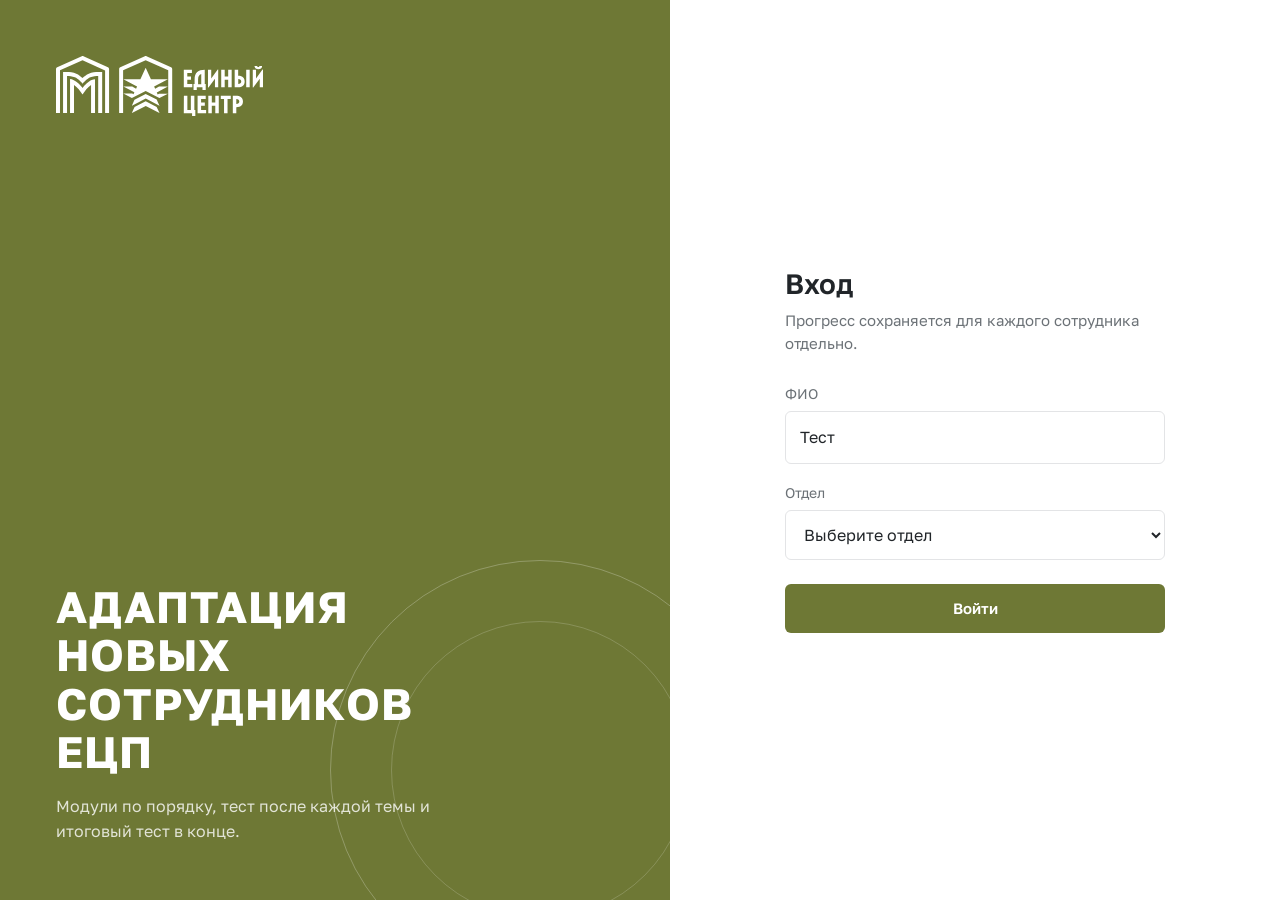
==== adaptation/index.html @ 872d6153 "Платформа ЕЦП: главная, настройки и три сервиса Co-Authored-By: Claude Opus 5.5 <noreply@anthropic.c" ====
<!doctype html>
<html lang="ru">
<head>
<meta charset="utf-8">
<meta name="viewport" content="width=device-width, initial-scale=1">
<title>Адаптация ЕЦП</title>
<link rel="preconnect" href="https://fonts.googleapis.com">
<link href="https://fonts.googleapis.com/css2?family=Golos+Text:wght@400;500;600;700&display=swap" rel="stylesheet">
<style>
:root{
  --olive:#6E7835;
  --olive-dark:#5A632B;
  --olive-light:#AFBD80;
  --olive-tint:#EEF1E3;
  --red:#C82E3E;
  --pink:#BB697B;
  --ink:#212529;
  --muted:#6C7277;
  --line:#E3E4E6;
  --band:#F5F5F5;
  --bg:#FFFFFF;
  --ok:#3E8E5A;
}
*{box-sizing:border-box}
html,body{margin:0}
body{background:var(--bg);color:var(--ink);font:16px/1.55 "Golos Text",system-ui,sans-serif;-webkit-font-smoothing:antialiased}
button{font:inherit;cursor:pointer}
a{color:inherit}
.wrap{max-width:1180px;margin:0 auto;padding:0 32px}

/* шапка */
.top{background:var(--olive);color:#fff}
.top .wrap{display:flex;align-items:center;justify-content:space-between;height:52px;gap:16px}
.top .wrap{max-width:none;padding:0 20px;gap:24px}
.top{position:relative;box-shadow:0 5px 20px rgba(31,54,22,.18)}
.top .brand{gap:16px}
.pbar-account{display:flex;align-items:center;gap:22px;flex:none}
.pbar-user{line-height:1.2;color:#fff;text-decoration:none}
.pbar-user strong{display:block;font-size:15px;font-weight:600}
.pbar-user span{font-size:13px;opacity:.8}
.pbar-icons{display:flex;align-items:center;gap:6px}
.pbar-icons button,.pbar-icons a{width:34px;height:34px;padding:0;display:grid;place-items:center;color:#fff;background:transparent;border:0;border-radius:6px;cursor:pointer}
.pbar-icons button:hover,.pbar-icons a:hover{background:rgba(255,255,255,.14)}
.pbar-icons svg{width:18px;height:18px;fill:none;stroke:currentColor;stroke-width:1.8;stroke-linecap:round;stroke-linejoin:round}
@media (max-width:820px){.top .wrap{padding:0 14px}.pbar-user{display:none}}
.top .brand .logo{height:32px}
.top .pbar-service{padding-left:16px;border-left:1px solid rgba(255,255,255,.35);color:#fff;text-decoration:none;font-size:16px;font-weight:600;line-height:1.2;white-space:nowrap}
.brand{display:flex;align-items:center;gap:12px;text-decoration:none}
.brand-mark{width:34px;height:34px;border:1.5px solid rgba(255,255,255,.8);border-radius:6px;display:grid;place-items:center;font-weight:700;font-size:13px;letter-spacing:.04em}
.brand b{display:block;font-size:15px;letter-spacing:.08em;text-transform:uppercase;font-weight:600}
.brand small{display:block;font-size:11px;opacity:.75;letter-spacing:.02em;line-height:1.2}
.user{display:flex;align-items:center;gap:12px;font-size:14px;text-align:right;color:#fff;text-decoration:none;background:none;border:0;padding:4px;cursor:pointer;font:inherit;font-size:14px}
.umenu{position:relative}
.dropdown{display:none;position:absolute;right:0;top:calc(100% + 8px);width:280px;background:#fff;color:var(--ink);border:1px solid var(--line);border-radius:6px;box-shadow:0 12px 32px rgba(33,37,41,.14);padding:8px 0;z-index:20;text-align:left}
.umenu.open .dropdown{display:block}
.dd-head{display:flex;gap:12px;align-items:center;padding:12px 18px 14px;border-bottom:1px solid var(--line);margin-bottom:6px}
.dd-head b{display:block;font-weight:600;font-size:15px}
.dd-head small{display:block;color:var(--muted);font-size:13px}
.dropdown a,.dropdown button{display:block;width:100%;text-align:left;padding:10px 18px;color:var(--ink);text-decoration:none;background:none;border:0;font:inherit;font-size:15px;cursor:pointer}
.dropdown a:hover,.dropdown button:hover{background:var(--olive-tint)}
.avatar{overflow:hidden}
.avatar img{width:100%;height:100%;object-fit:cover;display:block}
.avatar-dd{background:var(--olive)!important;color:#fff;width:42px;height:42px}
.avatar-xl{width:120px!important;height:120px!important;font-size:38px!important;background:var(--olive-light)!important;color:#fff}
.profile2{grid-template-columns:240px 1fr!important}
.pside{display:flex;flex-direction:column;align-items:center;text-align:center;gap:8px}
.pname{font-size:18px;font-weight:600;margin-top:8px}
.pmeta{color:var(--muted);font-size:14px}
.pside .btn{margin-top:10px;text-decoration:none}
.stats{display:grid;grid-template-columns:repeat(3,1fr);gap:16px;margin-bottom:24px}
.stat{border:1px solid var(--line);padding:22px 16px;text-align:center}
.stat b{display:block;font-size:30px;font-weight:500;color:var(--ink)}
.stat span{display:block;color:var(--muted);font-size:13.5px;margin-top:6px}
.settings{grid-template-columns:minmax(0,720px)!important}
.shead{display:flex;justify-content:space-between;align-items:center;gap:12px;margin-bottom:12px}
.shead h2{margin:0}
.slink{background:none;border:0;padding:0;font:inherit;font-size:15px;color:var(--olive);font-weight:600;cursor:pointer}
.slink:hover{text-decoration:underline;text-underline-offset:3px}
.slink.danger{color:var(--red)}
.srow{display:flex;justify-content:space-between;gap:16px;padding:12px 0;border-top:1px solid var(--line);align-items:center}
.slabel{color:var(--muted)}
.sempty{color:var(--muted)}
.sphoto{display:flex;gap:24px;align-items:center}
.upload{display:flex;flex-direction:column;align-items:center;gap:6px;cursor:pointer;color:var(--olive);font-size:14px;font-weight:600;margin:0}
.pabout{color:var(--muted);margin:4px 0 8px}
.sform label{margin-top:4px}
.sform textarea{width:100%;font:inherit;padding:13px 14px;border:1.5px solid var(--line);border-radius:6px;margin-bottom:18px;resize:vertical}
.sform .pform-act{display:flex;gap:12px}
.user:hover .linkbtn{opacity:1}
.crumbs a{color:inherit}
.pcard{border:1px solid var(--line);padding:26px 28px;margin-bottom:24px;background:#fff}
.pcard h2{font-size:20px;margin:0 0 20px}
.pform{display:grid;grid-template-columns:1fr 1fr;gap:4px 20px}
.pform input,.pform select{margin-bottom:14px}
.pform-act{grid-column:1/-1;display:flex;align-items:center;gap:16px}
.saved{color:var(--ok);font-size:14px;font-weight:500}
.rtable{width:100%;border-collapse:collapse;font-size:15px}
.rtable th{text-align:left;font-size:12px;letter-spacing:.06em;text-transform:uppercase;color:var(--muted);font-weight:500;padding:0 10px 10px 0;border-bottom:1px solid var(--line)}
.rtable td{padding:12px 10px 12px 0;border-bottom:1px solid var(--line);vertical-align:top}
.rtable tr.grp td{background:var(--olive-tint);font-weight:500;padding:10px 12px}
.rtable td.ok{color:var(--ok);white-space:nowrap}
.rtable td.no{color:var(--muted);white-space:nowrap}
.rtable td.bad{color:var(--red);white-space:nowrap}
.rtable td.dt{color:var(--muted);white-space:nowrap;font-size:14px}
.btn.wide{width:100%;margin-top:10px}
.tab{cursor:default}
button.tab{cursor:pointer}
a.tab{text-decoration:none;cursor:pointer}
.user small{display:block;opacity:.7;font-size:12px}
.avatar{width:36px;height:36px;border-radius:50%;background:rgba(255,255,255,.18);display:grid;place-items:center;font-weight:600;font-size:14px;flex:none}
.linkbtn{background:none;border:0;color:inherit;opacity:.75;font-size:13px;padding:0;text-decoration:underline;text-underline-offset:3px}
.linkbtn:hover{opacity:1}

/* полоса с названием */
.band{background:var(--band);border-bottom:1px solid var(--line)}
.band .wrap{padding-top:28px}
.crumbs{font-size:14px;color:var(--muted);margin-bottom:10px}
.titlerow{display:flex;align-items:center;justify-content:space-between;gap:24px;flex-wrap:wrap}
h1{font-size:28px;line-height:1.15;font-weight:700;margin:0;letter-spacing:-.01em}
.btn{background:var(--olive);color:#fff;border:0;border-radius:6px;padding:13px 30px;font-weight:600;font-size:15px;transition:background .15s}
.btn:hover{background:var(--olive-dark)}
.btn:disabled{background:#C9CCC0;cursor:not-allowed}
.btn.ghost{background:transparent;color:var(--olive);box-shadow:inset 0 0 0 1.5px var(--olive)}
.btn.ghost:hover{background:var(--olive-tint)}
.tabs{display:flex;gap:36px;margin-top:26px}
.tab{background:none;border:0;padding:0 0 14px;font-size:17px;color:var(--muted);border-bottom:3px solid transparent}
.tab.on{color:var(--ink);border-color:var(--ink)}

/* главная */
.main{display:grid;grid-template-columns:1fr 340px;gap:56px;padding:44px 32px 80px;max-width:1180px;margin:0 auto}
h2{font-size:20px;line-height:1.2;font-weight:600;margin:0 0 18px}
.bar{display:flex;align-items:center;gap:20px}
.track{flex:1;height:14px;background:#E6E8E1;border-radius:3px;overflow:hidden}
.fill{height:100%;background:var(--olive);transition:width .4s}
.pct{font-size:38px;font-weight:500;min-width:96px;text-align:right}
.counters{display:flex;gap:40px;margin:26px 0 52px;flex-wrap:wrap}
.counter{display:flex;align-items:center;gap:14px}
.ring{--p:0;width:58px;height:58px;border-radius:50%;background:conic-gradient(var(--olive) calc(var(--p)*1%),#E6E8E1 0);display:grid;place-items:center}
.ring::after{content:"";width:50px;height:50px;border-radius:50%;background:#fff;grid-area:1/1}
.ring svg{grid-area:1/1;z-index:1;width:22px;height:22px;color:var(--olive)}
.counter small{display:block;color:var(--muted);font-size:14px}
.counter b{font-weight:500;font-size:20px}
.sub{font-size:26px;color:var(--muted);font-weight:500;margin:0 0 22px}

.mod{border:1px solid var(--line);margin-bottom:24px;background:#fff}
.mod-h{background:var(--olive-tint);padding:18px 26px;font-weight:500;display:flex;justify-content:space-between;gap:12px;align-items:center;width:100%;border:0;text-align:left;color:var(--ink);font-size:16px}
button.mod-h{cursor:pointer}
.mod-c{display:flex;align-items:center;gap:14px}
.chev{width:9px;height:9px;border-right:1.6px solid var(--olive);border-bottom:1.6px solid var(--olive);transform:rotate(45deg) translateY(-3px);transition:transform .2s;display:inline-block}
.mod.closed .chev{transform:rotate(-45deg)}
.mod.closed .mod-rows{display:none}
.sec-h{display:flex;justify-content:space-between;align-items:center;gap:14px;width:100%;padding:14px 26px;border:0;border-top:1px solid var(--line);background:#FAFBF7;text-align:left;font:inherit;font-size:15px;font-weight:600;color:var(--ink);cursor:pointer}
.sec-h:hover{background:var(--olive-tint)}
.sec-c{display:flex;align-items:center;gap:14px;font-size:13px;font-weight:400;color:var(--muted);white-space:nowrap}
.sec.closed .sec-rows{display:none}
.sec.closed .chev{transform:rotate(-45deg)}
.toc-sec .sec-h{padding:11px 14px;font-size:13px;line-height:1.35}
.toc-sec .sec-c{gap:10px;font-size:12px}
.mod-h .mod-c{font-size:13px;color:var(--muted);font-weight:400;white-space:nowrap}
.row{display:grid;grid-template-columns:32px 1fr 110px 28px;align-items:center;gap:16px;padding:18px 26px;border-top:1px solid var(--line);width:100%;background:#fff;border-left:0;border-right:0;border-bottom:0;text-align:left;color:var(--ink)}
.row:hover:not(:disabled){background:#FAFBF7}
.row:disabled{cursor:default;color:#A3A7AB}
.row .ic{width:24px;height:24px;color:var(--muted)}
.row:disabled .ic{color:#C4C7CA}
.row .kind{color:var(--muted);font-size:15px}
.rw,.mod-hw{position:relative}
.rw .row{padding-right:68px}
.mod-hw .mod-h{padding-right:68px}
.fav,.vfav{background:none;border:0;padding:0;width:36px;height:36px;border-radius:6px;display:grid;place-items:center;color:var(--muted);flex:none}
.fav{position:absolute;right:20px;top:50%;transform:translateY(-50%)}
.fav:hover,.vfav:hover{color:var(--olive);background:var(--olive-tint)}
.fav.on,.vfav.on{color:var(--olive)}
.fav.on svg,.vfav.on svg{fill:currentColor}
.tabn{display:inline-block;min-width:20px;padding:0 6px;margin-left:8px;border-radius:6px;background:var(--olive);color:#fff;font-size:12px;line-height:20px;text-align:center}
.main.one{grid-template-columns:minmax(0,1fr)}
.fav-empty{text-align:center;padding:56px 16px;color:var(--muted)}
.fav-empty svg{width:40px;height:40px;color:var(--olive-light)}
.fav-empty h2{color:var(--ink);margin:14px 0 6px}
.fav-empty p{margin:0}
.row:disabled .kind{color:#BFC2C5}
.row.next{box-shadow:inset 3px 0 0 var(--olive)}
.check{width:24px;height:24px;border-radius:50%;background:var(--ok);display:grid;place-items:center}
.check svg{width:14px;height:14px;color:#fff}
.lock{width:18px;height:18px;color:#C4C7CA}

.card{border:1px solid var(--line);border-radius:8px;padding:26px 28px;box-shadow:0 6px 24px rgba(33,37,41,.06);position:sticky;top:24px;align-self:start}
.card h3{font-size:24px;font-weight:500;color:var(--olive);margin:0 0 18px}
.kv{display:flex;justify-content:space-between;gap:12px;padding:8px 0;font-size:15px}
.kv b{font-weight:600}
.kv em{font-style:normal;color:var(--muted);font-weight:400}
.card hr{border:0;border-top:1px solid var(--line);margin:10px 0}
.badge{display:inline-block;margin-top:14px;padding:6px 14px;border-radius:6px;font-size:13px;font-weight:600}
.badge.pass{background:#E3F1E7;color:var(--ok)}
.badge.fail{background:#F8E4E6;color:var(--red)}

.about{max-width:720px}
.about p{margin:0 0 14px}

/* просмотр темы и теста */
.viewer-top{border-bottom:1px solid var(--line);background:#fff;position:sticky;top:0;z-index:5}
.viewer-top .wrap{display:flex;align-items:center;justify-content:space-between;height:56px;gap:12px}
.x{background:none;border:0;width:36px;height:36px;display:grid;place-items:center;color:var(--ink);border-radius:50%}
.x:hover{background:var(--band)}
.studied{display:inline-flex;align-items:center;gap:6px;background:var(--ok);color:#fff;font-size:13px;font-weight:600;padding:4px 12px 4px 8px;border-radius:6px}
.studied svg{width:14px;height:14px}
.vnav{border-bottom:1px solid var(--line)}
.vnav .wrap{display:flex;justify-content:space-between;height:46px;align-items:center}
.vnav button{background:none;border:0;font-size:13px;letter-spacing:.06em;text-transform:uppercase;color:var(--ink);display:flex;align-items:center;gap:8px;padding:0}
.vnav button:disabled{color:#BFC2C5;cursor:default}

.hero{background:var(--olive-light);color:#fff;text-align:center;padding:64px 24px 72px;position:relative;overflow:hidden}
.hero::after{content:"";position:absolute;left:50%;bottom:-1px;transform:translateX(-50%);border:28px solid transparent;border-bottom-color:#fff;border-top:0}
.hero small{display:block;font-size:14px;letter-spacing:.12em;text-transform:uppercase;opacity:.9;margin-bottom:14px}
.hero h1{color:#fff;font-size:40px;max-width:820px;margin:0 auto}
.hero.test{background:var(--olive-light)}
.hero.final{background:var(--olive-dark)}
.hero.pdf{padding:28px 24px 34px;flex:none}
.hero.pdf::after{border-width:16px;border-top:0}
.hero.pdf small{font-size:12px;margin-bottom:8px}
.hero.pdf h1{font-size:28px}
.pdfframe{background:#525659}

.content{max-width:760px;margin:0 auto;padding:56px 32px 40px;font-size:17px}
.content p{margin:0 0 18px}
.content h3{display:table;background:var(--olive-light);color:#fff;font-size:13px;letter-spacing:.1em;text-transform:uppercase;font-weight:600;padding:6px 18px;margin:30px 0 18px}
.content ul{list-style:none;padding:0;margin:0 0 22px;display:grid;gap:12px}
.content li{display:grid;grid-template-columns:22px 1fr;gap:12px;align-items:start}
.content li::before{content:"";width:18px;height:18px;margin-top:4px;border:1.5px solid var(--pink);border-radius:50%;background:url("data:image/svg+xml,%3Csvg xmlns='http://www.w3.org/2000/svg' viewBox='0 0 16 16'%3E%3Cpath d='M4 8.2l2.6 2.6L12 5.4' fill='none' stroke='%23BB697B' stroke-width='1.8' stroke-linecap='round' stroke-linejoin='round'/%3E%3C/svg%3E") center/12px no-repeat}
.actions{max-width:760px;margin:0 auto;padding:8px 32px 80px;display:flex;gap:14px;flex-wrap:wrap}

.q{border:1px solid var(--line);border-radius:8px;padding:24px 26px;margin-bottom:18px}
.q-n{font-size:13px;color:var(--muted);letter-spacing:.06em;text-transform:uppercase;margin-bottom:6px}
.q-t{font-weight:500;font-size:18px;margin-bottom:16px}
.opt{display:flex;align-items:center;gap:12px;width:100%;text-align:left;background:#fff;border:1.5px solid var(--line);border-radius:6px;padding:12px 16px;margin-top:10px;color:var(--ink);font-size:16px}
.opt:hover:not(:disabled){border-color:var(--olive-light)}
.opt .dot{width:18px;height:18px;border-radius:50%;border:1.5px solid #B9BDC1;flex:none;display:grid;place-items:center}
.opt.sel{border-color:var(--olive);background:var(--olive-tint)}
.opt.sel .dot{border-color:var(--olive)}
.opt.sel .dot::after{content:"";width:8px;height:8px;border-radius:50%;background:var(--olive)}
.opt:disabled{cursor:default}
.opt.right{border-color:var(--ok);background:#E9F4EC}
.opt.wrong{border-color:var(--red);background:#FBEBED}
.opt .tag{margin-left:auto;font-size:13px;font-weight:600}
.opt.right .tag{color:var(--ok)}
.opt.wrong .tag{color:var(--red)}
.result{border-radius:8px;padding:24px 26px;margin:6px 0 22px;background:var(--band)}
.result b{font-size:22px;font-weight:600}
.result p{margin:6px 0 0;color:var(--muted)}
.big{display:flex;align-items:baseline;gap:18px;flex-wrap:wrap}
.big .num{font-size:64px;font-weight:600;line-height:1;color:var(--olive)}
.big .num.fail{color:var(--red)}

/* вход */
.login{min-height:100vh;display:grid;grid-template-columns:1.1fr 1fr}
.login-art{background:var(--olive);color:#fff;padding:56px;display:flex;flex-direction:column;justify-content:space-between;position:relative;overflow:hidden}
.login-art h1{color:#fff;font-size:44px;max-width:460px;text-transform:uppercase;letter-spacing:.02em;line-height:1.1}
.login-art p{opacity:.8;max-width:400px;margin:18px 0 0}
.login-art .lines{position:absolute;right:-80px;bottom:-80px;width:420px;height:420px;border:1px solid rgba(255,255,255,.25);border-radius:50%}
.login-art .lines::after{content:"";position:absolute;inset:60px;border:1px solid rgba(255,255,255,.18);border-radius:50%}
.login-form{display:flex;align-items:center;justify-content:center;padding:48px 32px}
.login-form form{width:100%;max-width:380px}
.login-form h2{font-size:28px;margin-bottom:8px}
.login-form .hint{color:var(--muted);margin:0 0 28px;font-size:15px}
label{display:block;font-size:14px;color:var(--muted);margin-bottom:6px}
input,select{width:100%;font:inherit;padding:13px 14px;border:1.5px solid var(--line);border-radius:6px;margin-bottom:18px;background:#fff;color:var(--ink)}
input:focus,select:focus{outline:none;border-color:var(--olive)}
.login-form .btn{width:100%;margin-top:6px}

.content a{color:var(--olive);text-underline-offset:3px}
.dl{display:flex;align-items:center;gap:14px;border:1px solid var(--line);border-radius:6px;padding:14px 18px;margin:6px 0 24px;text-decoration:none;color:var(--ink)!important;background:#fff}
.dl:hover{border-color:var(--olive-light);background:#FAFBF7}
.dl-i{width:36px;height:36px;border-radius:50%;background:var(--olive);color:#fff;display:grid;place-items:center;font-weight:600;flex:none}
.dl b{display:block;font-weight:600}
.dl small{display:block;color:var(--muted);font-size:13.5px}
.pic{display:block;margin:6px 0 30px;border:1px solid var(--line);border-radius:6px;overflow:hidden;background:#fff}
.pic img{width:100%;display:block}
.contact{border:1px solid var(--line);border-left:3px solid var(--olive);border-radius:6px;padding:18px 22px;margin:6px 0 24px;display:flex;flex-direction:column;gap:4px}
.contact b{font-size:18px;font-weight:600}
.contact span{color:var(--muted);font-size:15px}
.pageview{height:100vh;height:100dvh;display:flex;flex-direction:column}
.pageview .viewer-top{position:static}
.frame{flex:1;width:100%;border:0;display:block;background:#fff}
.framebar{border-top:1px solid var(--line);background:#fff}
.framebar .wrap{display:flex;gap:12px;padding-top:12px;padding-bottom:12px;flex-wrap:wrap}

/* низ просмотра как в ИДПО */
.vt-sub{font-size:13px;letter-spacing:.06em;text-transform:uppercase;color:var(--muted);overflow:hidden;white-space:nowrap;text-overflow:ellipsis;flex:1;text-align:center}
.withbar{padding-bottom:84px}
.vbar{position:fixed;left:0;right:0;bottom:0;background:#fff;border-top:1px solid var(--line);z-index:6}
.pageview .vbar{position:static}
.vbar .wrap{max-width:none;margin:0;padding:0 28px;display:flex;align-items:center;justify-content:space-between;gap:16px;height:76px}
.vbar-l{display:flex;align-items:center;gap:14px;min-width:0}
.vbar-t{font-size:18px;font-weight:500;white-space:nowrap;overflow:hidden;text-overflow:ellipsis}
.vbar .studied{flex:none}
.vbar-r{display:flex;gap:10px;flex:none}
.vprev{width:52px;height:52px;border-radius:6px;border:0;background:var(--olive-tint);color:var(--olive);display:grid;place-items:center}
.vprev:disabled{color:#C4C7CA;background:#F1F2F3;cursor:default}
.vnext{height:52px;border-radius:6px;border:0;background:var(--olive-dark);color:#fff;font-weight:600;font-size:15px;padding:0 18px 0 22px;display:flex;align-items:center;gap:12px}
.vnext:hover{background:#4A5223}
/* левая панель и содержание как в ИДПО */
.rail{position:fixed;left:0;top:0;bottom:0;width:76px;background:#fff;border-right:1px solid var(--line);display:flex;flex-direction:column;align-items:center;gap:14px;padding-top:12px;z-index:32}
.rb{width:48px;height:48px;border-radius:6px;border:1px solid var(--line);background:#fff;color:var(--ink);display:grid;place-items:center}
.rb:hover{background:var(--olive-tint)}
.rb.on{background:var(--olive-tint);border-color:var(--olive-light);color:var(--olive)}
.rring{--p:0;width:50px;height:50px;border-radius:50%;background:conic-gradient(var(--olive) calc(var(--p)*1%),#E6E8E1 0);display:grid;place-items:center}
.rring span{width:41px;height:41px;border-radius:50%;background:#fff;display:grid;place-items:center;font-size:11px;font-weight:600;color:var(--ink)}
.withbar,.pageview{margin-left:76px}
.pageview{width:auto}
.vbar{left:76px}
.toc-wrap{position:fixed;left:76px;top:0;bottom:0;right:0;z-index:31;visibility:hidden;transition:visibility 0s linear .3s}
.toc-wrap.open{visibility:visible;transition:none}
.toc-panel{position:absolute;left:0;top:0;bottom:0;width:min(360px,calc(100vw - 76px));background:#F5F6F7;display:flex;flex-direction:column;box-shadow:12px 0 32px rgba(33,37,41,.10);transform:translateX(-105%);transition:transform .3s cubic-bezier(.2,.7,.2,1)}
.toc-wrap.open .toc-panel{transform:none}
.toc-head{display:flex;justify-content:space-between;align-items:center;padding:14px 12px 10px 20px}
.toc-head b{font-size:13px;letter-spacing:.06em;text-transform:uppercase;font-weight:600;color:var(--ink)}
.toc-list{overflow:auto;flex:1;padding:4px 14px 24px}
.toc-mod{background:#fff;border:1px solid var(--line);border-radius:6px;margin-bottom:12px;overflow:hidden}
.toc-mh{display:flex;justify-content:space-between;align-items:flex-start;gap:10px;width:100%;padding:14px 14px;border:0;background:#fff;text-align:left;font:inherit;font-size:14.5px;font-weight:600;color:var(--ink)}
button.toc-mh{cursor:pointer}
.toc-c{display:flex;align-items:center;gap:10px;font-weight:500;color:var(--muted);font-size:13px;white-space:nowrap;padding-top:2px}
.toc-mod.closed .toc-rows{display:none}
.toc-mod.closed .chev{transform:rotate(-45deg)}
.toc-i{display:grid;grid-template-columns:20px 1fr 22px;gap:10px;align-items:center;padding:11px 14px;color:var(--ink);text-decoration:none;font-size:13.5px;line-height:1.35;border-top:1px solid var(--line);position:relative}
.toc-i:hover{background:#FAFBF7}
.toc-i.done::before{content:"";position:absolute;left:0;top:0;bottom:0;width:3px;background:var(--ok)}
.toc-i.cur{background:var(--olive-tint);font-weight:600}
.toc-i.off{color:#A3A7AB;cursor:default}
.toc-ic{width:20px;height:20px;color:var(--muted);display:grid;place-items:center}
.toc-ic svg{width:18px;height:18px}
.toc-i .check{width:20px;height:20px}
.toc-i .check svg{width:12px;height:12px}
@media (max-width:700px){
  .rail{top:0;bottom:auto;right:0;width:auto;height:56px;flex-direction:row;justify-content:space-between;padding:0 12px;border-right:0;border-bottom:1px solid var(--line)}
  .rring{order:2}
  .rb-toc{order:3}
  .withbar,.pageview{margin-left:0}
  .withbar{padding-top:56px}
  .pageview{padding-top:56px;box-sizing:border-box}
  .vbar{left:0}
  .toc-wrap{left:0;top:56px}
  .toc-panel{width:100%}
  .vbar .wrap{height:64px;gap:10px}
  .vbar-t{display:none}
  .vbar-l{flex:1}
  .vprev{width:46px;height:46px}
  .vnext{height:46px;padding:0 12px 0 16px;font-size:14px}
  .withbar{padding-bottom:76px}
}
@media (max-width:900px){.framebar .wrap{flex-wrap:nowrap;gap:8px;padding-top:10px;padding-bottom:10px}.framebar .btn{flex:1;padding:12px 8px;font-size:14px}}
.logo{height:46px;width:auto;display:block}
.logo-lg{height:60px}
.content .note{border-left:3px solid var(--pink);background:var(--olive-tint);padding:16px 20px;font-weight:500}
.video{margin:8px 0 26px;border-radius:8px;overflow:hidden;background:#000;aspect-ratio:16/9}
.video video{width:100%;height:100%;display:block}
.nums{display:grid;grid-template-columns:repeat(auto-fit,minmax(150px,1fr));gap:14px;margin:6px 0 22px}
.nums div{border:1px solid var(--line);border-radius:6px;padding:16px 18px;background:#fff}
.nums b{display:block;font-size:40px;line-height:1;color:var(--olive);font-weight:600;margin-bottom:8px}
.nums span{font-size:14px;color:var(--muted);line-height:1.4;display:block}
.acc{border:1px solid var(--line);border-radius:6px;margin:0 0 10px;background:#fff}
.acc>summary{list-style:none;cursor:pointer;padding:15px 52px 15px 20px;font-weight:500;position:relative}
.acc>summary::-webkit-details-marker{display:none}
.acc>summary::after{content:"";position:absolute;right:20px;top:50%;width:10px;height:10px;border-right:1.6px solid var(--olive);border-bottom:1.6px solid var(--olive);transform:translateY(-70%) rotate(45deg);transition:transform .2s}
.acc[open]>summary::after{transform:translateY(-30%) rotate(-135deg)}
.acc[open]>summary{color:var(--olive)}
.acc-body{padding:2px 20px 8px}
.acc+h3,.acc+p{margin-top:24px}
.people{display:grid;grid-template-columns:repeat(auto-fill,minmax(210px,1fr));gap:18px;margin:6px 0 28px}
.person{border:1px solid var(--line);border-radius:8px;overflow:hidden;background:#fff;display:flex;flex-direction:column}
.person .ph{aspect-ratio:1/1;background:var(--olive-tint);overflow:hidden}
.person .ph img{width:100%;height:100%;object-fit:cover;object-position:center top;display:block}
.pinfo{padding:14px 16px 16px;display:flex;flex-direction:column;gap:6px;flex:1}
.pinfo b{font-weight:600;font-size:16px;line-height:1.3}
.pinfo span{font-size:13.5px;color:var(--muted);line-height:1.45}
.pinfo .quote{font-size:17px;font-style:italic;color:var(--olive);margin:0 0 6px}
.person.wide{flex-direction:row;margin:8px 0 26px}
.person.wide .ph{width:200px;flex:none;aspect-ratio:auto;min-height:220px}
.person.wide .pinfo{padding:22px 24px;justify-content:center}
.person.wide .pinfo b{font-size:20px}
.person.wide .pinfo span{font-size:15px}
.more{margin-top:auto;padding-top:8px}
.more>summary{cursor:pointer;color:var(--olive);font-size:14px;font-weight:600;list-style:none}
.more>summary::-webkit-details-marker{display:none}
.more>summary::after{content:" +"}
.more[open]>summary::after{content:" −"}
.more-body{font-size:14px;margin-top:8px}
.more-body h3{font-size:11px;padding:4px 10px;margin:14px 0 10px}
.more-body ul{gap:8px}
.more-body li{grid-template-columns:16px 1fr;gap:8px}
.more-body li::before{width:14px;height:14px;background-size:9px;margin-top:3px}
.people .person:has(.more[open]){grid-column:1/-1;flex-direction:row}
.people .person:has(.more[open]) .ph{width:220px;flex:none;aspect-ratio:auto;max-height:280px}
@media (max-width:600px){.people .person:has(.more[open]){flex-direction:column}.people .person:has(.more[open]) .ph{width:100%;aspect-ratio:4/3;max-height:none}}

@media (max-width:900px){
  .logo{height:38px}
  .logo-lg{height:38px}
  .person.wide{flex-direction:column}
  .person.wide .ph{width:100%;aspect-ratio:4/3;min-height:0}
  .people{grid-template-columns:1fr 1fr;gap:12px}
  .pinfo{padding:12px}
  .pinfo b{font-size:14.5px}
  .pinfo span{font-size:12.5px}
  .nums b{font-size:32px}
  .main{grid-template-columns:1fr;gap:32px;padding:28px 16px 64px}
  .card{position:static;order:-1}
  .wrap{padding:0 16px}
  h1{font-size:26px}
  .pct{font-size:28px;min-width:70px}
  .counters{gap:22px 28px;margin-bottom:36px}
  .row{grid-template-columns:26px 1fr 24px;padding:16px;gap:12px}
  .row .kind{display:none}
  .rw .row,.mod-hw .mod-h{padding-right:52px}
  .fav{right:8px}
  .pform{grid-template-columns:1fr}
  .profile2{grid-template-columns:1fr!important}
  .stats{grid-template-columns:1fr 1fr 1fr;gap:8px}
  .stat{padding:14px 6px}
  .stat b{font-size:20px}
  .stat span{font-size:11.5px}
  .sphoto{flex-direction:column;text-align:center}
  .unm{display:none}
  .dropdown{width:260px}
  .pcard{padding:20px 16px}
  .rtable{font-size:14px}
  .rtable th:nth-child(3),.rtable td.dt{display:none}
  .row .ttl small{display:block;color:var(--muted);font-size:13px}
  .mod-h{padding:14px 16px}
  .hero{padding:44px 16px 54px}
  .hero h1{font-size:28px}
  .content{padding:36px 16px 24px;font-size:16px}
  .actions{padding:4px 16px 56px}
  .actions .btn{width:100%}
  .q{padding:18px 16px}
  .login{grid-template-columns:1fr}
  .login-art{padding:36px 20px 44px;min-height:auto}
  .login-art h1{font-size:30px}
  .brand small,.user .nm{display:none}
  .titlerow .btn{width:100%}
  .tabs{gap:24px}
  .vnav .lbl{display:none}
  .big .num{font-size:48px}
}
@media (min-width:901px){ .row .ttl small{display:none} }
</style>
</head>
<body>
<div id="app"></div>

<script src="../assets/profile.js"></script>
<script src="данные.js"></script>
<script>
(function(){
const K = window.КУРС;
const app = document.getElementById('app');
const KEY_USER = 'ецп-адаптация:пользователь';
const keyProg = u => 'ецп-адаптация:прогресс:' + u.фио + '|' + u.отдел;

// ---------- хранение ----------
function load(k, d){ try{ const v = localStorage.getItem(k); return v ? JSON.parse(v) : d; }catch(e){ return d; } }
function save(k, v){ try{ localStorage.setItem(k, JSON.stringify(v)); }catch(e){} }
let user = load(KEY_USER, null);
let prog = user ? load(keyProg(user), {}) : {};
function saveProg(){ if(user) save(keyProg(user), prog); }

// ---------- шаги курса ----------
// модуль со строкой "отделы" видят только сотрудники этих отделов
const modVisible = m => !m.отделы || !!(user && m.отделы.includes(user.отдел));
// номер «Модуль N.» считается по видимым модулям сотрудника
function modName(mi){
  const m = K.модули[mi], re = /^Модуль\s+\d+\.\s*/;
  if(!re.test(m.название)) return m.название;
  let n = 0;
  for(let i = 0; i <= mi; i++) if(modVisible(K.модули[i]) && re.test(K.модули[i].название)) n++;
  return 'Модуль ' + n + '. ' + m.название.replace(re, '');
}
const testName = t => 'Тест: ' + (t.раздел || t.название);
// Группирует строки модуля по подтемам (поле раздел). Без подтем возвращает строки как есть.
function withSections(mi, items, stepOf, rowHtml, isActive, cls){
  const темы = K.модули[mi].темы;
  if(!темы.some(t=>t.раздел)) return items.map(rowHtml).join('');
  const groups = [];
  items.forEach(it => {
    const name = темы[stepOf(it).ti].раздел || '';
    if(!groups.length || groups[groups.length-1].name !== name) groups.push({name, items:[]});
    groups[groups.length-1].items.push(it);
  });
  const state = prog.разделы || {};
  return groups.map((g, gi) => {
    const key = mi + ':' + gi;
    const done = g.items.filter(it=>isDone(stepOf(it))).length;
    const closed = state[key]===undefined ? !g.items.some(isActive) : state[key];
    return `<div class="${cls}${closed?' closed':''}"><button class="sec-h" data-act="sec" data-key="${key}" aria-expanded="${!closed}"><span class="sec-t">${esc(g.name)}</span><span class="sec-c">${done} / ${g.items.length}<i class="chev"></i></span></button><div class="sec-rows">${g.items.map(rowHtml).join('')}</div></div>`;
  }).join('');
}
const steps = [];
function buildSteps(){
  steps.length = 0;
  K.модули.forEach((m, mi) => { if(modVisible(m)) m.темы.forEach((t, ti) => {
    steps.push({type:'m', mi, ti, id:'m:'+mi+':'+ti});
    if(t.тест && t.тест.length) steps.push({type:'q', mi, ti, id:'q:'+mi+':'+ti});
  }); });
}
buildSteps();
const isDone = s => !!prog[s.id];
const unlocked = i => true; // модули и темы не блокируются
const allDone = () => steps.every(isDone);
const nextIndex = () => steps.findIndex(s => !isDone(s));

// ---------- иконки ----------
const I = {
  doc:'<svg viewBox="0 0 24 24" fill="none" stroke="currentColor" stroke-width="1.6"><path d="M14 3H7a2 2 0 0 0-2 2v14a2 2 0 0 0 2 2h10a2 2 0 0 0 2-2V8z"/><path d="M14 3v5h5M9 13h6M9 17h6"/></svg>',
  test:'<svg viewBox="0 0 24 24" fill="none" stroke="currentColor" stroke-width="1.6"><rect x="5" y="4" width="14" height="17" rx="2"/><path d="M9 4V3h6v1M9 11l2 2 4-4M9 17h6"/></svg>',
  final:'<svg viewBox="0 0 24 24" fill="none" stroke="currentColor" stroke-width="1.6"><path d="M3 9l9-5 9 5-9 5z"/><path d="M7 11.5V16c0 1.5 2.2 3 5 3s5-1.5 5-3v-4.5M21 9v6"/></svg>',
  check:'<svg viewBox="0 0 16 16" fill="none" stroke="currentColor" stroke-width="2.4" stroke-linecap="round" stroke-linejoin="round"><path d="M3.5 8.4l3 3L12.5 5"/></svg>',
  lock:'<svg viewBox="0 0 24 24" fill="none" stroke="currentColor" stroke-width="1.8"><rect x="5" y="11" width="14" height="9" rx="2"/><path d="M8 11V8a4 4 0 0 1 8 0v3"/></svg>',
  star:'<svg width="20" height="20" viewBox="0 0 24 24" fill="none" stroke="currentColor" stroke-width="1.7" stroke-linejoin="round"><path d="M12 3.6l2.6 5.5 6 .8-4.4 4.2 1.1 6-5.3-2.9-5.3 2.9 1.1-6L3.4 9.9l6-.8z"/></svg>',
  list:'<svg width="22" height="22" viewBox="0 0 24 24" fill="currentColor"><circle cx="4.5" cy="6" r="1.6"/><circle cx="4.5" cy="12" r="1.6"/><circle cx="4.5" cy="18" r="1.6"/><rect x="8" y="4.7" width="13" height="2.6" rx="1.3"/><rect x="8" y="10.7" width="13" height="2.6" rx="1.3"/><rect x="8" y="16.7" width="13" height="2.6" rx="1.3"/></svg>',
  chevL:'<svg width="18" height="18" viewBox="0 0 24 24" fill="none" stroke="currentColor" stroke-width="2" stroke-linecap="round" stroke-linejoin="round"><path d="M15 5l-7 7 7 7"/></svg>',
  chevR:'<svg width="18" height="18" viewBox="0 0 24 24" fill="none" stroke="currentColor" stroke-width="2" stroke-linecap="round" stroke-linejoin="round"><path d="M9 5l7 7-7 7"/></svg>',
  x:'<svg width="20" height="20" viewBox="0 0 24 24" fill="none" stroke="currentColor" stroke-width="2"><path d="M6 6l12 12M18 6L6 18"/></svg>',
  left:'<svg width="18" height="18" viewBox="0 0 24 24" fill="none" stroke="currentColor" stroke-width="1.6"><circle cx="12" cy="12" r="9"/><path d="M13.5 8.5L10 12l3.5 3.5"/></svg>',
  right:'<svg width="18" height="18" viewBox="0 0 24 24" fill="none" stroke="currentColor" stroke-width="1.6"><circle cx="12" cy="12" r="9"/><path d="M10.5 8.5L14 12l-3.5 3.5"/></svg>'
};

const esc = s => String(s).replace(/[&<>"]/g, c => ({'&':'&amp;','<':'&lt;','>':'&gt;','"':'&quot;'}[c]));
const linkify = t => {
  const links = [];
  let h = esc(t).replace(/\*\*(.+?)\*\*/g,'<b>$1</b>');
  h = h.replace(/\[([^\]]+)\]\(([^)\s]+)\)/g, (m, txt, url) => { links.push(`<a href="${url}"${/^https?:/.test(url)?' target="_blank" rel="noopener"':''}>${txt}</a>`); return `\u0000${links.length-1}\u0000`; });
  h = h.replace(/https?:\/\/[^\s<\u0000]+[^\s<.,;:!?)»\u0000]/g, u => `<a href="${u}" target="_blank" rel="noopener">${u}</a>`);
  return h.replace(/\u0000(\d+)\u0000/g, (m, i) => links[+i]);
};
const initials = n => n.trim().split(/\s+/).slice(0,2).map(w=>w[0]||'').join('').toUpperCase();

function personCard(o, wide){
  const more = o.подробнее && o.подробнее.length
    ? `<details class="more"><summary>Узнать больше</summary><div class="more-body">${renderText(o.подробнее)}</div></details>` : '';
  return `<div class="person${wide?' wide':''}">
    ${o.фото?`<div class="ph"><img src="${esc(o.фото)}" alt="${esc(o.человек)}" loading="lazy"></div>`:''}
    <div class="pinfo">
      ${o.цитата?`<p class="quote">${esc(o.цитата)}</p>`:''}
      <b>${esc(o.человек)}</b>
      ${o.должность?`<span>${esc(o.должность)}</span>`:''}
      ${more}
    </div>
  </div>`;
}
function renderText(lines){
  let html = '', inList = false;
  (lines||[]).forEach(l => {
    if(l && typeof l === 'object'){
      if(inList){ html += '</ul>'; inList = false; }
      if(l.видео) html += `<div class="video"><video controls preload="metadata" playsinline src="${esc(l.видео)}"></video></div>`;
      else if(l.файл) html += `<a class="dl" href="${esc(l.файл)}" download><span class="dl-i">↓</span><span><b>${esc(l.текст||'Скачать')}</b>${l.подпись?`<small>${esc(l.подпись)}</small>`:''}</span></a>`;
      else if(l.картинка) html += `<a class="pic" href="${esc(l.картинка)}" target="_blank" rel="noopener"><img src="${esc(l.картинка)}" alt="" loading="lazy"></a>`;
      else if(l.человек && !l.фото) html += `<div class="contact"><b>${esc(l.человек)}</b>${l.должность?`<span>${esc(l.должность)}</span>`:''}</div>`;
      else if(l.человек) html += personCard(l, true);
      else if(l.люди) html += `<div class="people">${l.люди.map(p=>personCard(p)).join('')}</div>`;
      else if(l.раскрыть) html += `<details class="acc"><summary>${esc(l.раскрыть)}</summary><div class="acc-body">${renderText(l.текст)}</div></details>`;
      else if(l.цифры) html += `<div class="nums">${l.цифры.map(n=>`<div><b>${esc(n[0])}</b><span>${esc(n[1])}</span></div>`).join('')}</div>`;
      return;
    }
    l = String(l);
    if(l.startsWith('- ')){ if(!inList){ html += '<ul>'; inList = true; } html += '<li><span>'+linkify(l.slice(2))+'</span></li>'; return; }
    if(inList){ html += '</ul>'; inList = false; }
    if(l.startsWith('## ')) html += '<h3>'+esc(l.slice(3))+'</h3>';
    else if(l.startsWith('> ')) html += '<p class="note">'+linkify(l.slice(2))+'</p>';
    else html += '<p>'+linkify(l)+'</p>';
  });
  if(inList) html += '</ul>';
  return html;
}

// ---------- баллы ----------
function scores(){
  let got = 0, max = 0, testsDone = 0;
  steps.filter(s => s.type==='q').forEach(s => {
    max += K.модули[s.mi].темы[s.ti].тест.length;
    if(prog[s.id]){ got += prog[s.id].score; testsDone++; }
  });
  const fq = K.итоговый_тест.вопросы.length;
  max += fq;
  if(prog.final){ got += prog.final.score; }
  return {got, max, testsDone, testsTotal: steps.filter(s=>s.type==='q').length + 1, finalDone: !!prog.final};
}

// ---------- шапка ----------
function avatarHtml(cls){
  return user.фото ? `<span class="${cls} has-photo"><img src="${user.фото}" alt=""></span>` : `<span class="${cls}">${esc(initials(user.фио))}</span>`;
}
function header(){
  return `<header class="top"><div class="wrap">
    <div class="brand"><a href="../" title="Все сервисы"><img class="logo" src="img/logo-white.svg" alt="Единый центр поддержки. Все сервисы"></a><a class="pbar-service" href="#/">Адаптация сотрудников</a></div>
    <div class="pbar-account">
      <a class="pbar-user" href="#/profile" title="Профиль"><strong>${esc(user.фио)}</strong><span>${esc(user.должность||user.отдел)}</span></a>
      <div class="pbar-icons">
        <button type="button" aria-label="Уведомления"><svg viewBox="0 0 24 24" aria-hidden="true"><path d="M6 9a6 6 0 0 1 12 0c0 6 2.5 7.5 2.5 7.5h-17S6 15 6 9ZM10 20a2.2 2.2 0 0 0 4 0"/></svg></button>
        <a href="#/settings" aria-label="Настройки"><svg viewBox="0 0 24 24" aria-hidden="true"><circle cx="12" cy="12" r="3"/><path d="M19.4 15a1.7 1.7 0 0 0 .3 1.8l.1.1a2 2 0 1 1-2.9 2.9l-.1-.1a1.7 1.7 0 0 0-2.8 1.2V21a2 2 0 1 1-4 0v-.1A1.7 1.7 0 0 0 7.2 19.7l-.1.1a2 2 0 1 1-2.9-2.9l.1-.1A1.7 1.7 0 0 0 3.1 14H3a2 2 0 1 1 0-4h.1a1.7 1.7 0 0 0 1.2-2.8l-.1-.1a2 2 0 1 1 2.9-2.9l.1.1A1.7 1.7 0 0 0 10 3.1V3a2 2 0 1 1 4 0v.1a1.7 1.7 0 0 0 2.8 1.2l.1-.1a2 2 0 1 1 2.9 2.9l-.1.1A1.7 1.7 0 0 0 20.9 10H21a2 2 0 1 1 0 4h-.1a1.7 1.7 0 0 0-1.5 1Z"/></svg></a>
        <button type="button" data-act="logout" aria-label="Выйти"><svg viewBox="0 0 24 24" aria-hidden="true"><path d="M14 4h4a2 2 0 0 1 2 2v12a2 2 0 0 1-2 2h-4M10 16l-4-4 4-4M6 12h9" transform="matrix(-1 0 0 1 24 0)"/></svg></button>
      </div>
    </div>
  </div></header>`;
}

// ---------- профиль ----------
const fmtDate = d => { if(!d) return ''; const x = new Date(d); return isNaN(x) ? '' : x.toLocaleDateString('ru-RU', {day:'numeric', month:'long', year:'numeric'}); };
const stamp = () => new Date().toISOString();
function pageHead(title, crumb){
  return `<div class="band"><div class="wrap">
    <div class="crumbs"><a href="#/">Моё обучение</a> › ${esc(crumb)}</div>
    <div class="titlerow"><h1>${esc(title)}</h1></div>
    <div class="tabs"><a class="tab ${crumb==='Профиль'?'on':''}" href="#/profile">Мой профиль</a><a class="tab ${crumb==='Настройки'?'on':''}" href="#/settings">Настройки</a></div>
  </div></div>`;
}
function viewProfile(){
  const sc = scores();
  const thr = K.итоговый_тест.проходной_балл;
  const fr = prog.final;
  const matTotal = steps.filter(s=>s.type==='m').length, matDone = steps.filter(s=>s.type==='m'&&isDone(s)).length;
  const qs = steps.filter(s=>s.type==='q'&&prog[s.id]);
  const avg = qs.length || fr ? Math.round(([...qs.map(s=>prog[s.id].score/prog[s.id].max)].concat(fr?[fr.score/fr.max]:[]).reduce((a,b)=>a+b,0)) / (qs.length + (fr?1:0)) * 100) : 0;
  let res = '';
  K.модули.forEach((m, mi) => {
    if(!modVisible(m)) return;
    const rows = m.темы.map((t, ti) => {
      const mat = prog['m:'+mi+':'+ti], q = prog['q:'+mi+':'+ti];
      const hasTest = t.тест && t.тест.length;
      const status = hasTest ? (q ? `${q.score} из ${q.max}` : 'не пройден') : (mat ? 'изучено' : 'не изучено');
      const date = hasTest ? (q && q.date) : (typeof mat === 'string' ? mat : '');
      const ok = hasTest ? !!q : !!mat;
      if(t.раздел && hasTest){
        const mOk = !!mat, mDate = typeof mat === 'string' ? mat : '';
        return `<tr><td><a href="#/m/${mi}/${ti}">${esc(t.название)}</a></td><td class="${mOk?'ok':'no'}">${mOk?'изучено':'не изучено'}</td><td class="dt">${fmtDate(mDate)}</td></tr><tr><td><a href="#/q/${mi}/${ti}">${esc(testName(t))}</a></td><td class="${ok?'ok':'no'}">Тест: ${status}</td><td class="dt">${fmtDate(date)}</td></tr>`;
      }
      return `<tr><td><a href="#/m/${mi}/${ti}">${esc(t.название)}</a></td><td class="${ok?'ok':'no'}">${hasTest?'Тест: ':''}${status}</td><td class="dt">${fmtDate(date)}</td></tr>`;
    }).join('');
    res += `<tr class="grp"><td colspan="3">${esc(modName(mi))}</td></tr>${rows}`;
  });
  res += `<tr class="grp"><td colspan="3">Заключение</td></tr><tr><td>Итоговый тест</td><td class="${fr?(fr.passed?'ok':'bad'):'no'}">${fr ? `${fr.pct}%, ${fr.passed?'пройден':'не пройден'}` : (allDone()?'открыт':'закрыт')}</td><td class="dt">${fmtDate(fr && fr.date)}</td></tr>`;

  app.innerHTML = header() + pageHead('Мой профиль', 'Профиль') + `
  <div class="main profile2">
    <aside class="pside">
      ${avatarHtml('avatar avatar-xl')}
      <b class="pname">${esc(user.фио)}</b>
      <span class="pmeta">${esc(user.отдел)}${user.должность?'<br>'+esc(user.должность):''}</span>
      ${user.дата_выхода?`<span class="pmeta">Дата выхода: ${fmtDate(user.дата_выхода)}</span>`:''}
      <a class="btn" href="#/settings">Настройки</a>
    </aside>
    <div>
      <div class="stats">
        <div class="stat"><b>${matDone} / ${matTotal}</b><span>Изучено тем</span></div>
        <div class="stat"><b>${avg}%</b><span>Средний процент успешности</span></div>
        <div class="stat"><b>${fr ? fr.pct+'%' : 'нет'}</b><span>Итоговый тест${fr?(fr.passed?', пройден':', не пройден'):''} · порог ${thr}%</span></div>
      </div>
      <section class="pcard">
        <h2>Мои результаты</h2>
        <table class="rtable"><thead><tr><th>Тема</th><th>Результат</th><th>Дата</th></tr></thead><tbody>${res}</tbody></table>
      </section>
    </div>
  </div>`;
}

function resizePhoto(file, cb){
  const r = new FileReader();
  r.onload = () => { const img = new Image(); img.onload = () => {
    const S = 240, c = document.createElement('canvas'); c.width = c.height = S;
    const k = Math.max(S/img.width, S/img.height), w = img.width*k, h = img.height*k;
    c.getContext('2d').drawImage(img, (S-w)/2, (S-h)/2, w, h);
    cb(c.toDataURL('image/jpeg', .85));
  }; img.src = r.result; };
  r.readAsDataURL(file);
}
// общий профиль сотрудника платформы ЕЦП: ФИО, должность и отдел одинаковые во всех сервисах
const PLATFORM = '..';
let platformProfile = null;
function pushProfile(u){
  const body = {фио: u.фио, отдел: u.отдел};
  if('должность' in u) body.должность = u.должность || '';
  ECPProfile.set(body);
}
function saveUser(nu, fromPlatform){
  const oldKey = keyProg(user), newKey = keyProg(nu);
  if(oldKey !== newKey){ save(newKey, prog); try{ localStorage.removeItem(oldKey); }catch(err){} }
  user = nu; save(KEY_USER, user);
  if(!fromPlatform) pushProfile(user);
}
let editing = '';
function viewSettings(){
  const row = (label, value, empty) => `<div class="srow"><span class="slabel">${label}</span><span class="${value?'':'sempty'}">${value?esc(value):empty}</span></div>`;
  const infoCard = editing==='info'
    ? `<form class="pcard sform" data-form="info">
        <div class="shead"><h2>Основная информация</h2></div>
        <label for="s-fio">ФИО</label><input id="s-fio" required value="${esc(user.фио)}">
        <label for="s-about">Информация о себе</label><textarea id="s-about" rows="3">${esc(user.о_себе||'')}</textarea>
        <div class="pform-act"><button class="btn" type="submit">Сохранить</button><button class="btn ghost" type="button" data-act="cancel">Отмена</button></div>
      </form>`
    : `<section class="pcard">
        <div class="sphoto">
          <label class="upload">${avatarHtml('avatar avatar-xl')}<span>Загрузить</span><input type="file" accept="image/*" id="s-photo" hidden></label>
          <div><b class="pname">${esc(user.фио)}</b><p class="pabout">${user.о_себе?esc(user.о_себе):'Информация о себе не указана.'}</p><button class="slink" data-act="edit" data-what="info">Изменить</button>${user.фото?` <button class="slink" data-act="rmphoto">Удалить фото</button>`:''}</div>
        </div>
      </section>`;
  const workCard = editing==='work'
    ? `<form class="pcard sform" data-form="work">
        <div class="shead"><h2>Данные сотрудника</h2></div>
        <label for="s-dep">Отдел</label><select id="s-dep">${K.отделы.map(o=>`<option${o===user.отдел?' selected':''}>${esc(o)}</option>`).join('')}${K.отделы.includes(user.отдел)?'':`<option selected>${esc(user.отдел)}</option>`}</select>
        <label for="s-pos">Должность</label><input id="s-pos" value="${esc(user.должность||'')}">
        <label for="s-start">Дата выхода на работу</label><input id="s-start" type="date" value="${esc(user.дата_выхода||'')}">
        <div class="pform-act"><button class="btn" type="submit">Сохранить</button><button class="btn ghost" type="button" data-act="cancel">Отмена</button></div>
      </form>`
    : `<section class="pcard">
        <div class="shead"><h2>Данные сотрудника</h2><button class="slink" data-act="edit" data-what="work">Изменить</button></div>
        ${row('Отдел', user.отдел, 'Не указан')}
        ${row('Должность', user.должность, 'Не указана')}
        ${row('Дата выхода на работу', fmtDate(user.дата_выхода), 'Не указана')}
      </section>`;

  app.innerHTML = header() + pageHead('Настройки', 'Настройки') + `
  <div class="main settings">
    <div>
      ${infoCard}
      ${workCard}
      <section class="pcard">
        <div class="shead"><h2>Обучение</h2></div>
        <div class="srow"><span>Сбросить прогресс и результаты всех тестов и пройти курс заново.</span><button class="slink danger" data-act="reset">Начать курс заново</button></div>
      </section>
      <section class="pcard">
        <button class="slink" data-act="logout">Выйти из аккаунта</button>
      </section>
    </div>
  </div>`;

  const ph = document.getElementById('s-photo');
  if(ph) ph.onchange = () => { const f = ph.files[0]; if(f) resizePhoto(f, url => { saveUser(Object.assign({}, user, {фото:url})); viewSettings(); }); };
  app.querySelectorAll('form[data-form]').forEach(f => f.onsubmit = e => {
    e.preventDefault();
    const nu = Object.assign({}, user);
    if(f.dataset.form==='info'){ nu.фио = document.getElementById('s-fio').value.trim() || user.фио; nu.о_себе = document.getElementById('s-about').value.trim(); }
    else { nu.отдел = document.getElementById('s-dep').value; nu.должность = document.getElementById('s-pos').value.trim(); nu.дата_выхода = document.getElementById('s-start').value; }
    saveUser(nu); editing = ''; viewSettings();
  });
}

// ---------- вход ----------
function viewLogin(){
  app.innerHTML = `<div class="login">
    <div class="login-art"><div class="lines"></div>
      <div class="brand"><img class="logo logo-lg" src="img/logo-white.svg" alt="Единый центр. Защитники Отечества"></div>
      <div><h1>${esc(K.название)}</h1><p>Модули по порядку, тест после каждой темы и итоговый тест в конце.</p></div>
    </div>
    <div class="login-form"><form id="f">
      <h2>Вход</h2>
      <p class="hint">Прогресс сохраняется для каждого сотрудника отдельно.</p>
      <label for="fio">ФИО</label>
      <input id="fio" required autocomplete="name" placeholder="Фамилия Имя Отчество" value="${esc(platformProfile && platformProfile.фио || '')}">
      <label for="dep">Отдел</label>
      <select id="dep" required><option value="" disabled selected>Выберите отдел</option>${K.отделы.map(o=>`<option>${esc(o)}</option>`).join('')}</select>
      <button class="btn" type="submit">Войти</button>
    </form></div>
  </div>`;
  document.getElementById('f').onsubmit = e => {
    e.preventDefault();
    const фио = document.getElementById('fio').value.trim();
    const отдел = document.getElementById('dep').value;
    if(!фио || !отдел) return;
    user = {фио, отдел}; save(KEY_USER, user);
    prog = load(keyProg(user), {});
    pushProfile(user);
    location.hash = '#/'; route();
  };
}

// ---------- главная курса ----------
// ---------- избранное ----------
const favKeyM = m => 'м|' + m.название.replace(/^Модуль\s*\d+\.\s*/, '');
const favKeyT = t => 'т|' + t.название;
const isFav = key => !!(prog.избранное||{})[key];
function favBtn(key, label, cls){
  const on = isFav(key);
  return `<button class="${cls||'fav'}${on?' on':''}" data-act="fav" data-key="${esc(key)}" aria-pressed="${on}" aria-label="${on?'Убрать из избранного':'Добавить в избранное'}: ${esc(label)}" title="${on?'Убрать из избранного':'Добавить в избранное'}">${I.star}</button>`;
}
function courseRow(m, {s,i}, ni){
  const t = m.темы[s.ti];
  const open = unlocked(i);
  const kind = s.type==='m' ? 'Материал' : 'Тест';
  const extra = s.type==='q' && prog[s.id] ? ` · ${prog[s.id].score} / ${prog[s.id].max}` : '';
  return `<div class="rw"><button class="row${i===ni?' next':''}" ${open?'':'disabled'} data-go="${s.type}/${s.mi}/${s.ti}">
    <span class="ic">${s.type==='m'?I.doc:I.test}</span>
    <span class="ttl">${esc(s.type==='q'?testName(t):t.название)}<small>${kind}${extra}</small></span>
    <span class="kind">${kind}${extra}</span>
    <span>${isDone(s)?`<span class="check">${I.check}</span>`:open?'':`<span class="lock">${I.lock}</span>`}</span>
  </button>${s.type==='m'?favBtn(favKeyT(t), t.название):''}</div>`;
}
function moduleCard(m, mi, ni, openByDefault){
  const ms = steps.map((s,i)=>({s,i})).filter(o=>o.s.mi===mi);
  const md = ms.filter(o=>isDone(o.s)).length;
  const rows = withSections(mi, ms, o=>o.s, o=>courseRow(m,o,ni), o=>o.i===ni, 'sec');
  const coll = (prog.свернуто||{})[mi];
  const closed = coll===undefined ? (openByDefault ? false : !ms.some(o=>o.i===ni)) : coll;
  return `<section class="mod${closed?' closed':''}"><div class="mod-hw"><button class="mod-h" data-act="toggle" data-mi="${mi}" aria-expanded="${!closed}"><span class="mod-t">${esc(modName(mi))}</span><span class="mod-c">${md} / ${ms.length}<i class="chev"></i></span></button>${favBtn(favKeyM(m), modName(mi))}</div><div class="mod-rows">${rows}</div></section>`;
}
function favoritesData(ni){
  let mods = '', topics = '', n = 0;
  K.модули.forEach((m, mi) => {
    if(!modVisible(m)) return;
    if(isFav(favKeyM(m))){ mods += moduleCard(m, mi, ni, true); n++; }
    m.темы.forEach((t, ti) => {
      if(!isFav(favKeyT(t))) return;
      n++;
      steps.forEach((s, i) => { if(s.mi===mi && s.ti===ti && (s.type==='m' || !t.раздел)) topics += courseRow(m, {s,i}, ni); });
    });
  });
  return {mods, topics, n};
}
function favoritesHtml(ni){
  const f = favoritesData(ni);
  if(!f.n) return `<div class="fav-empty">${I.star}<h2>В избранном пока пусто</h2><p>Нажмите на звёздочку у модуля или темы, и они появятся здесь.</p></div>`;
  return (f.mods ? `<p class="sub">Модули</p>${f.mods}` : '') + (f.topics ? `<p class="sub">Темы</p><section class="mod">${f.topics}</section>` : '');
}

function viewCourse(tab){
  const doneCount = steps.filter(isDone).length + (prog.final ? 1 : 0);
  const total = steps.length + 1;
  const pct = Math.round(doneCount / total * 100);
  const matTotal = steps.filter(s=>s.type==='m').length, matDone = steps.filter(s=>s.type==='m'&&isDone(s)).length;
  const sc = scores();
  const thr = K.итоговый_тест.проходной_балл;
  const ni = nextIndex();

  let mods = '';
  K.модули.forEach((m, mi) => { if(modVisible(m)) mods += moduleCard(m, mi, ni, false); });
  const fOpen = allDone();
  const fr = prog.final;
  mods += `<section class="mod"><div class="mod-h">Заключение<span class="mod-c">${fr?1:0} / 1</span></div>
    <button class="row${fOpen&&!fr?' next':''}" ${fOpen?'':'disabled'} data-go="final">
      <span class="ic">${I.final}</span>
      <span class="ttl">Итоговый тест<small>${fOpen?'Тест':'Откроется после всех модулей'}${fr?` · ${fr.pct}%`:''}</small></span>
      <span class="kind">${fr?fr.pct+'%':'Тест'}</span>
      <span>${fr?`<span class="check" style="${fr.passed?'':'background:var(--red)'}">${fr.passed?I.check:I.x.replace('width="20" height="20"','width="12" height="12"')}</span>`:fOpen?'':`<span class="lock">${I.lock}</span>`}</span>
    </button></section>`;

  const favN = favoritesData(ni).n;
  const contLabel = doneCount===0 ? 'Начать' : (ni===-1 && !fr ? 'К итоговому тесту' : (ni===-1 ? 'Результат' : 'Продолжить'));

  app.innerHTML = header() + `
  <div class="band"><div class="wrap">
    <div class="crumbs">Моё обучение › ${esc(K.название)}</div>
    <div class="titlerow"><h1>${esc(K.название)}</h1><button class="btn" data-act="continue">${contLabel}</button></div>
    <div class="tabs"><button class="tab ${!tab?'on':''}" data-tab="">Содержание</button><button class="tab ${tab==='favorites'?'on':''}" data-tab="favorites">Избранное${favN?`<span class="tabn">${favN}</span>`:''}</button><button class="tab ${tab==='about'?'on':''}" data-tab="about">О курсе</button></div>
  </div></div>
  ${tab==='about' ? `<div class="main"><div class="about">${renderText(K.о_курсе)}</div></div>` : tab==='favorites' ? `<div class="main one"><div>${favoritesHtml(ni)}</div></div>` : `
  <div class="main">
    <div>
      <h2>Прогресс</h2>
      <div class="bar"><div class="track"><div class="fill" style="width:${pct}%"></div></div><div class="pct">${pct}%</div></div>
      <div class="counters">
        <div class="counter"><div class="ring" style="--p:${matDone/matTotal*100}">${I.doc}</div><div><small>Материалы</small><b>${matDone} / ${matTotal}</b></div></div>
        <div class="counter"><div class="ring" style="--p:${sc.testsDone/(sc.testsTotal-1)*100}">${I.test}</div><div><small>Тесты по темам</small><b>${sc.testsDone} / ${sc.testsTotal-1}</b></div></div>
        <div class="counter"><div class="ring" style="--p:${fr?100:0}">${I.final}</div><div><small>Итоговый тест</small><b>${fr?1:0} / 1</b></div></div>
      </div>
      <p class="sub">Содержание курса</p>
      ${mods}
    </div>
    <aside class="card">
      <h3>${fr ? (fr.passed ? 'Курс пройден' : 'Итоговый тест не сдан') : 'Курс на изучении'}</h3>
      <div class="kv"><span>Вы набрали баллов</span><b>${sc.got} <em>(${sc.max?Math.round(sc.got/sc.max*100):0}%)</em></b></div>
      <div class="kv"><span>Проходной балл итогового теста</span><b>${thr}%</b></div>
      <hr>
      <div class="kv"><span>Тестов по темам</span><b>${sc.testsDone} / ${sc.testsTotal-1}</b></div>
      <div class="kv"><span>Итоговый тест</span><b>${fr ? fr.pct+'%' : (fOpen?'открыт':'закрыт')}</b></div>
      ${fr ? `<span class="badge ${fr.passed?'pass':'fail'}">${fr.passed?'Пройден':'Не пройден'}</span>` : ''}
    </aside>
  </div>`}`;
}

// ---------- верх и низ просмотра ----------
function tocHtml(curId){
  let h = '';
  const tocState = prog.содержание || {};
  K.модули.forEach((m, mi) => {
    if(!modVisible(m)) return;
    const ms = steps.filter(s=>s.mi===mi);
    const md = ms.filter(isDone).length;
    const hasCur = ms.some(s=>s.id===curId);
    const closed = tocState[mi]===undefined ? !hasCur : tocState[mi];
    const tocRow = s => {
      const t = m.темы[s.ti];
      const label = s.type==='q' ? testName(t) : t.название;
      return `<a class="toc-i${s.id===curId?' cur':''}${isDone(s)?' done':''}" href="#/${s.type}/${s.mi}/${s.ti}"><span class="toc-ic">${s.type==='q'?I.test:I.doc}</span><span class="toc-n">${esc(label)}</span>${isDone(s)?`<span class="check">${I.check}</span>`:''}</a>`;
    };
    const rows = withSections(mi, ms, s=>s, tocRow, s=>s.id===curId, 'sec toc-sec');
    h += `<section class="toc-mod${closed?' closed':''}"><button class="toc-mh" data-act="tocmod" data-mi="${mi}"><span>${esc(modName(mi))}</span><span class="toc-c">${md}/${ms.length}<i class="chev"></i></span></button><div class="toc-rows">${rows}</div></section>`;
  });
  const fOpen = allDone();
  h += `<section class="toc-mod"><div class="toc-mh"><span>Заключение</span><span class="toc-c">${prog.final?1:0}/1</span></div><div class="toc-rows"><a class="toc-i${curId==='final'?' cur':''}${fOpen?'':' off'}${prog.final?' done':''}" ${fOpen?'href="#/final"':''}><span class="toc-ic">${fOpen?I.final:I.lock}</span><span class="toc-n">Итоговый тест</span>${prog.final?`<span class="check">${I.check}</span>`:''}</a></div></section>`;
  return h;
}
function coursePct(){ return Math.round((steps.filter(isDone).length + (prog.final?1:0)) / (steps.length+1) * 100); }
function viewerTop(sub, curId){
  const pct = coursePct();
  return `<nav class="rail">
    <button class="rb" data-href="#/" title="К содержанию курса" aria-label="К содержанию курса">${I.x}</button>
    <span class="rring" style="--p:${pct}" title="Пройдено ${pct}%"><span>${pct}%</span></span>
    <button class="rb rb-toc" data-act="toc" title="Содержание" aria-label="Содержание">${I.list}</button>
  </nav>
  <div class="toc-wrap" data-act="tocclose"><aside class="toc-panel" role="dialog" aria-label="Содержание курса">
    <div class="toc-head"><b>Содержание курса</b><button class="x" data-act="tocclose" aria-label="Закрыть">${I.x}</button></div>
    <div class="toc-list">${tocHtml(curId)}</div>
  </aside></div>`;
}
function viewerBottom(done, title, prevHash, nextBtn, favKey){
  return `<div class="vbar"><div class="wrap">
    <div class="vbar-l">${done?`<span class="studied">${I.check}Изучено</span>`:''}<span class="vbar-t">${esc(title)}</span>${favKey?favBtn(favKey, title, 'vfav'):''}</div>
    <div class="vbar-r">
      <button class="vprev" ${prevHash?`data-href="${prevHash}"`:'disabled'} aria-label="Назад">${I.chevL}</button>
      ${nextBtn}
    </div>
  </div></div>`;
}
const nextBtnHtml = (attrs, label) => `<button class="vnext" ${attrs}>${label||'Следующий материал'}${I.chevR}</button>`;
const hashOf = i => i < 0 ? null : i >= steps.length ? (allDone() ? '#/final' : null) : (unlocked(i) ? `#/${steps[i].type}/${steps[i].mi}/${steps[i].ti}` : null);

// ---------- материал ----------
function viewMaterial(mi, ti){
  const i = steps.findIndex(s=>s.type==='m'&&s.mi===mi&&s.ti===ti);
  if(i<0 || !unlocked(i)){ location.hash = '#/'; return; }
  const m = K.модули[mi], t = m.темы[ti], s = steps[i];
  const nh = hashOf(i+1);
  const next = nh ? nextBtnHtml(`data-act="studied" data-i="${i}"`) : nextBtnHtml(`data-act="studied" data-i="${i}"`, 'Изучено');
  const bottom = viewerBottom(isDone(s), t.название, hashOf(i-1), next, favKeyT(t));
  if(t.страница){
    const pdf = /\.pdf$/i.test(t.страница);
    app.innerHTML = `<div class="pageview">` + viewerTop(modName(mi), s.id) + `
      ${pdf?`<div class="hero pdf"><small>${esc(modName(mi))}</small><h1>${esc(t.название)}</h1></div>`:''}
      <iframe class="frame${pdf?' pdfframe':''}" src="${esc(t.страница)}${pdf?'#navpanes=0&view=FitH':''}" title="${esc(t.название)}"></iframe>` + bottom + `</div>`;
    window.scrollTo(0,0);
    return;
  }
  app.innerHTML = `<div class="withbar">` + viewerTop(modName(mi), s.id) + `
    <div class="hero"><small>${esc(modName(mi))}</small><h1>${esc(t.название)}</h1></div>
    <div class="content">${renderText(t.материал)}</div></div>` + bottom;
  window.scrollTo(0,0);
}

// ---------- тест ----------
let answers = {}, checked = false;
function viewTest(kind, mi, ti){
  let qs, title, small, i = -1, heroCls;
  if(kind==='final'){
    if(!allDone()){ location.hash = '#/'; return; }
    qs = K.итоговый_тест.вопросы; title = 'Итоговый тест'; small = 'Заключение'; heroCls = 'final';
  } else {
    i = steps.findIndex(s=>s.type==='q'&&s.mi===mi&&s.ti===ti);
    if(i<0 || !unlocked(i)){ location.hash = '#/'; return; }
    qs = K.модули[mi].темы[ti].тест; title = testName(K.модули[mi].темы[ti]); small = modName(mi); heroCls = 'test';
  }
  const thr = K.итоговый_тест.проходной_балл;
  const score = qs.reduce((a,q,qi)=>a + (answers[qi]===q.верный-1?1:0), 0);
  const pct = Math.round(score/qs.length*100);
  const allAns = qs.every((q,qi)=>answers[qi]!==undefined);
  const done = kind==='final' ? !!prog.final : isDone(steps[i]);

  let res = '';
  if(checked){
    if(kind==='final'){
      const passed = pct >= thr;
      res = `<div class="result"><div class="big"><span class="num ${passed?'':'fail'}">${pct}%</span><div><b>${passed?'Тест пройден':'Тест не пройден'}</b><p>Верно ${score} из ${qs.length}. Проходной балл ${thr}%.</p></div></div></div>`;
    } else {
      res = `<div class="result"><b>Верно ${score} из ${qs.length}</b><p>${score===qs.length?'Все ответы верные.':'Правильные ответы отмечены зелёным.'}</p></div>`;
    }
  }

  const body = qs.map((q,qi)=>`<div class="q"><div class="q-n">Вопрос ${qi+1} из ${qs.length}</div><div class="q-t">${esc(q.вопрос)}</div>
    ${q.варианты.map((v,vi)=>{
      let cls = answers[qi]===vi ? ' sel' : '', tag = '';
      if(checked){
        if(vi===q.верный-1){ cls = ' right'; tag = answers[qi]===vi ? 'Верно' : 'Правильный ответ'; }
        else if(answers[qi]===vi){ cls = ' wrong'; tag = 'Неверно'; }
      }
      return `<button class="opt${cls}" ${checked?'disabled':''} data-q="${qi}" data-v="${vi}"><span class="dot"></span><span>${esc(v)}</span><span class="tag">${tag}</span></button>`;
    }).join('')}</div>`).join('');

  let btns;
  if(!checked) btns = `<button class="btn" data-act="check" ${allAns?'':'disabled'}>Проверить</button>${allAns?'':'<span style="color:var(--muted);align-self:center;font-size:14px">Ответьте на все вопросы</span>'}`;
  else btns = `<button class="btn ghost" data-act="retry">Пройти ещё раз</button>`;

  const prevH = kind==='final' ? hashOf(steps.length-1) : hashOf(i-1);
  const nextH = kind==='final' ? null : hashOf(i+1);
  const nextB = kind==='final' ? nextBtnHtml('data-href="#/"', 'К содержанию курса') : (nextH ? nextBtnHtml(`data-href="${nextH}"`, i+1>=steps.length?'К итоговому тесту':'Следующий материал') : nextBtnHtml('data-href="#/"', 'К содержанию курса'));
  app.innerHTML = `<div class="withbar">` + viewerTop(small, kind==='final'?'final':steps[i].id) + `
    <div class="hero ${heroCls}"><small>${esc(small)}</small><h1>${esc(title)}</h1></div>
    <div class="content">${kind==='final'?`<p>Проходной балл ${thr}%. ${prog.final&&!checked?`Предыдущий результат: ${prog.final.pct}%.`:''}</p>`:''}${res}${body}</div>
    <div class="actions">${btns}</div></div>` + viewerBottom(done, title, prevH, nextB);

  app.querySelectorAll('.opt').forEach(b => b.onclick = () => { answers[+b.dataset.q] = +b.dataset.v; const y = scrollY; viewTest(kind, mi, ti); scrollTo(0,y); });
  const ch = app.querySelector('[data-act="check"]');
  if(ch) ch.onclick = () => {
    checked = true;
    const sc = qs.reduce((a,q,qi)=>a + (answers[qi]===q.верный-1?1:0), 0);
    const p = Math.round(sc/qs.length*100);
    if(kind==='final') prog.final = {score:sc, max:qs.length, pct:p, passed:p>=thr, date:stamp()};
    else prog[steps[i].id] = {score:sc, max:qs.length, date:stamp()};
    saveProg(); viewTest(kind, mi, ti); window.scrollTo(0,0);
  };
  const rt = app.querySelector('[data-act="retry"]');
  if(rt) rt.onclick = () => { answers = {}; checked = false; viewTest(kind, mi, ti); window.scrollTo(0,0); };
}

// ---------- маршруты ----------
let lastRoute = '';
function route(){
  if(!user){ viewLogin(); return; }
  buildSteps();
  const h = location.hash.replace(/^#\/?/, '');
  if(h !== lastRoute){ answers = {}; checked = false; editing = ''; lastRoute = h; }
  const p = h.split('/');
  if(p[0]==='page'){ const path = p.slice(1).join('/'); const st = steps.find(x=>x.type==='m' && K.модули[x.mi].темы[x.ti].страница===path); location.replace(st ? `#/m/${st.mi}/${st.ti}` : '#/'); return; }
  if(p[0]==='m') viewMaterial(+p[1], +p[2]);
  else if(p[0]==='q') viewTest('q', +p[1], +p[2]);
  else if(p[0]==='final') viewTest('final');
  else if(p[0]==='profile') viewProfile();
  else if(p[0]==='settings') viewSettings();
  else viewCourse(p[0]==='about'||p[0]==='favorites' ? p[0] : '');
}
window.addEventListener('hashchange', () => { route(); window.scrollTo(0,0); });
document.addEventListener('click', e => { if(!e.target.closest('.umenu')) document.querySelectorAll('.umenu.open').forEach(m=>m.classList.remove('open')); });

app.addEventListener('click', e => {
  const t = e.target.closest('[data-go],[data-href],[data-act],[data-tab]');
  if(!t || t.disabled) return;
  if(t.dataset.go){ location.hash = '#/' + t.dataset.go; return; }
  if(t.dataset.href){ location.hash = t.dataset.href; return; }
  if(t.dataset.tab !== undefined){ location.hash = '#/' + t.dataset.tab; return; }
  const a = t.dataset.act;
  if(a==='fav'){
    const key = t.dataset.key, fav = Object.assign({}, prog.избранное);
    if(fav[key]) delete fav[key]; else fav[key] = true;
    prog.избранное = fav; saveProg();
    if(document.querySelector('.band .tabs')){ const y = scrollY; route(); scrollTo(0,y); }
    else { const on = !!fav[key]; t.classList.toggle('on', on); t.setAttribute('aria-pressed', on); t.title = on?'Убрать из избранного':'Добавить в избранное'; }
    return;
  }
  if(a==='sec'){ const key = t.dataset.key; const box = t.closest('.sec'); const c = !box.classList.contains('closed'); box.classList.toggle('closed', c); t.setAttribute('aria-expanded', !c); prog.разделы = Object.assign({}, prog.разделы, {[key]: c}); saveProg(); return; }
  if(a==='tocmod'){ const mi = +t.dataset.mi; const sec = t.closest('.toc-mod'); const c = !sec.classList.contains('closed'); sec.classList.toggle('closed', c); prog.содержание = Object.assign({}, prog.содержание, {[mi]: c}); saveProg(); return; }
  if(a==='toc'){ const w = document.querySelector('.toc-wrap'); if(w.classList.contains('open')){ w.classList.remove('open'); document.querySelector('.rb-toc').classList.remove('on'); return; } w.classList.add('open'); document.querySelector('.rb-toc').classList.add('on'); const c = document.querySelector('.toc-i.cur'); if(c) c.scrollIntoView({block:'center'}); return; }
  if(a==='tocclose'){ if(e.target.closest('.toc-panel') && !e.target.closest('[data-act="tocclose"].x')) return; document.querySelector('.toc-wrap').classList.remove('open'); const rt = document.querySelector('.rb-toc'); if(rt) rt.classList.remove('on'); return; }
  if(a==='menu'){ const m = t.closest('.umenu'); const open = !m.classList.contains('open'); m.classList.toggle('open', open); t.setAttribute('aria-expanded', open); return; }
  if(a==='edit'){ editing = t.dataset.what; viewSettings(); return; }
  if(a==='cancel'){ editing = ''; viewSettings(); return; }
  if(a==='rmphoto'){ const nu = Object.assign({}, user); delete nu.фото; saveUser(nu); viewSettings(); return; }
  if(a==='reset'){ if(confirm('Сбросить весь прогресс и результаты тестов? Это нельзя отменить.')){ const keep = prog.избранное; prog = keep ? {избранное: keep} : {}; saveProg(); location.hash = '#/'; route(); } return; }
  if(a==='logout'){ try{ localStorage.removeItem(KEY_USER); }catch(e){} user = null; prog = {}; location.hash = ''; viewLogin(); }
  if(a==='continue'){ const ni = nextIndex(); location.hash = ni===-1 ? '#/final' : '#/' + steps[ni].type + '/' + steps[ni].mi + '/' + steps[ni].ti; }
  if(a==='toggle'){ const mi = +t.dataset.mi; const sec = t.closest('.mod'); const nowClosed = !sec.classList.contains('closed'); sec.classList.toggle('closed', nowClosed); t.setAttribute('aria-expanded', !nowClosed); prog.свернуто = Object.assign({}, prog.свернуто, {[mi]: nowClosed}); saveProg(); return; }
  if(a==='studied'){ const i = +t.dataset.i; if(!prog[steps[i].id]) prog[steps[i].id] = stamp(); saveProg(); const nh = hashOf(i+1); if(nh) location.hash = nh; else { location.hash = '#/'; route(); } }
});

Promise.resolve(ECPProfile.get())
  .then(p => {
    if(p && p.фио){
      platformProfile = p;
      const nu = Object.assign({}, user || {}, {фио: p.фио, должность: p.должность});
      if(p.отдел) nu.отдел = p.отдел;
      if(nu.отдел){
        if(user) saveUser(nu, true);
        else { user = nu; save(KEY_USER, user); prog = load(keyProg(user), {}); }
      }
    }
    route();
  });
})();
</script>
</body>
</html>
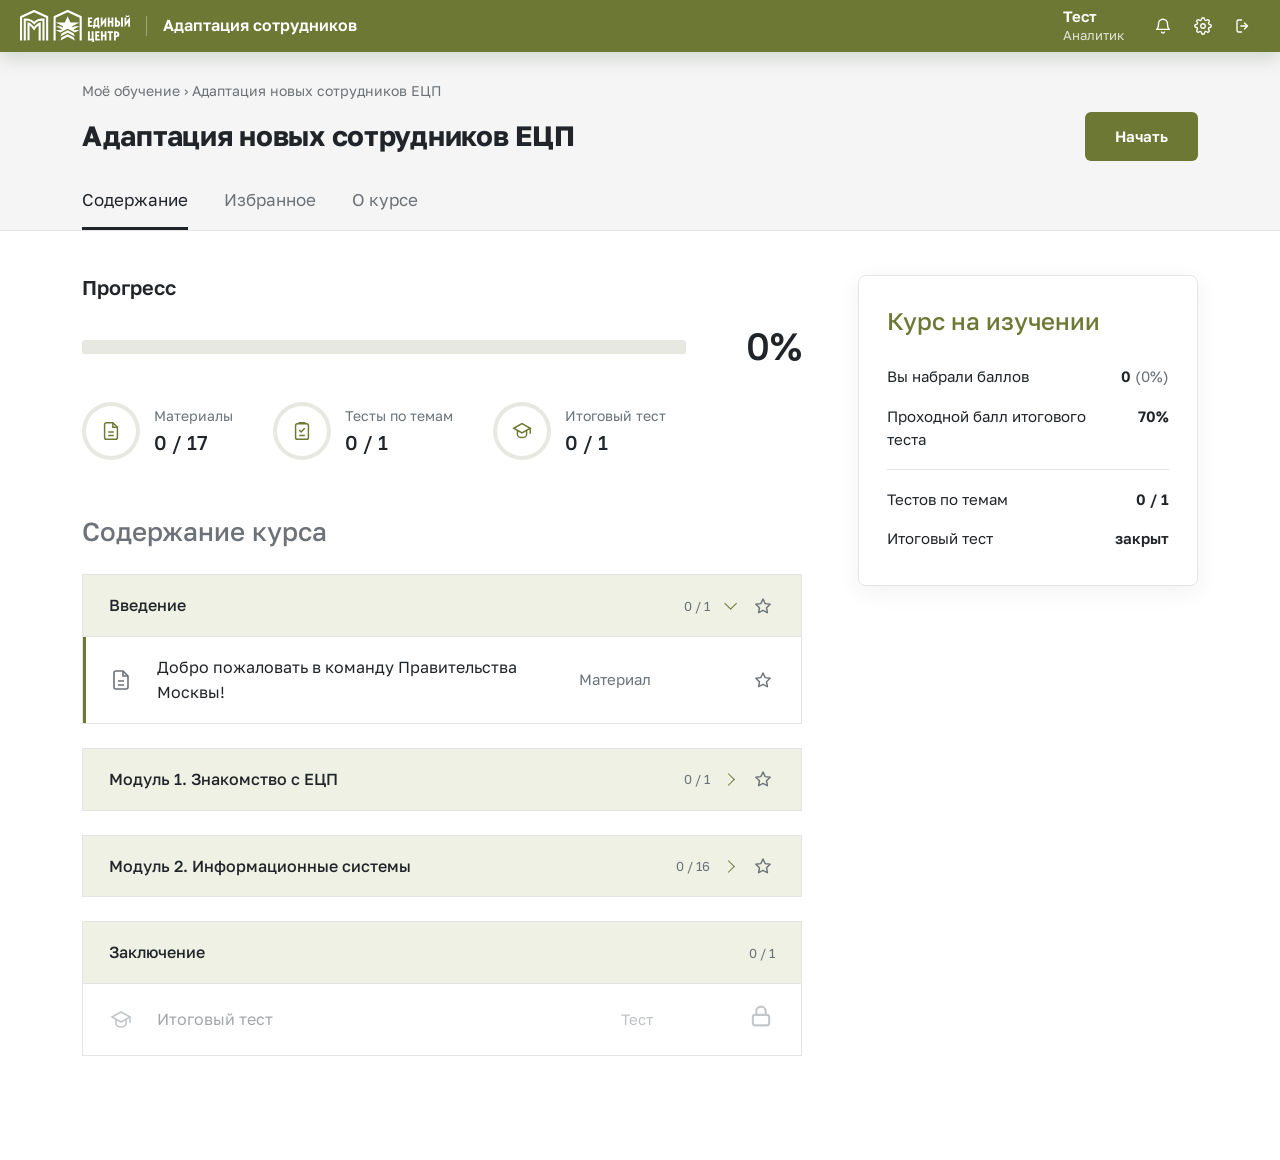
==== commit 397fdfd2: "Адаптация: вход по профилю платформы без окна входа Co-Authored-By: Claude Opus 5.5 <noreply@anthrop" ====
--- a/adaptation/index.html
+++ b/adaptation/index.html
@@ -1062,10 +1062,10 @@
       platformProfile = p;
       const nu = Object.assign({}, user || {}, {фио: p.фио, должность: p.должность});
       if(p.отдел) nu.отдел = p.отдел;
-      if(nu.отдел){
-        if(user) saveUser(nu, true);
-        else { user = nu; save(KEY_USER, user); prog = load(keyProg(user), {}); }
-      }
+      if(!nu.отдел) nu.отдел = '';
+      // вход в адаптацию по профилю платформы, без отдельного окна входа
+      if(user) saveUser(nu, true);
+      else { user = nu; save(KEY_USER, user); prog = load(keyProg(user), {}); }
     }
     route();
   });
